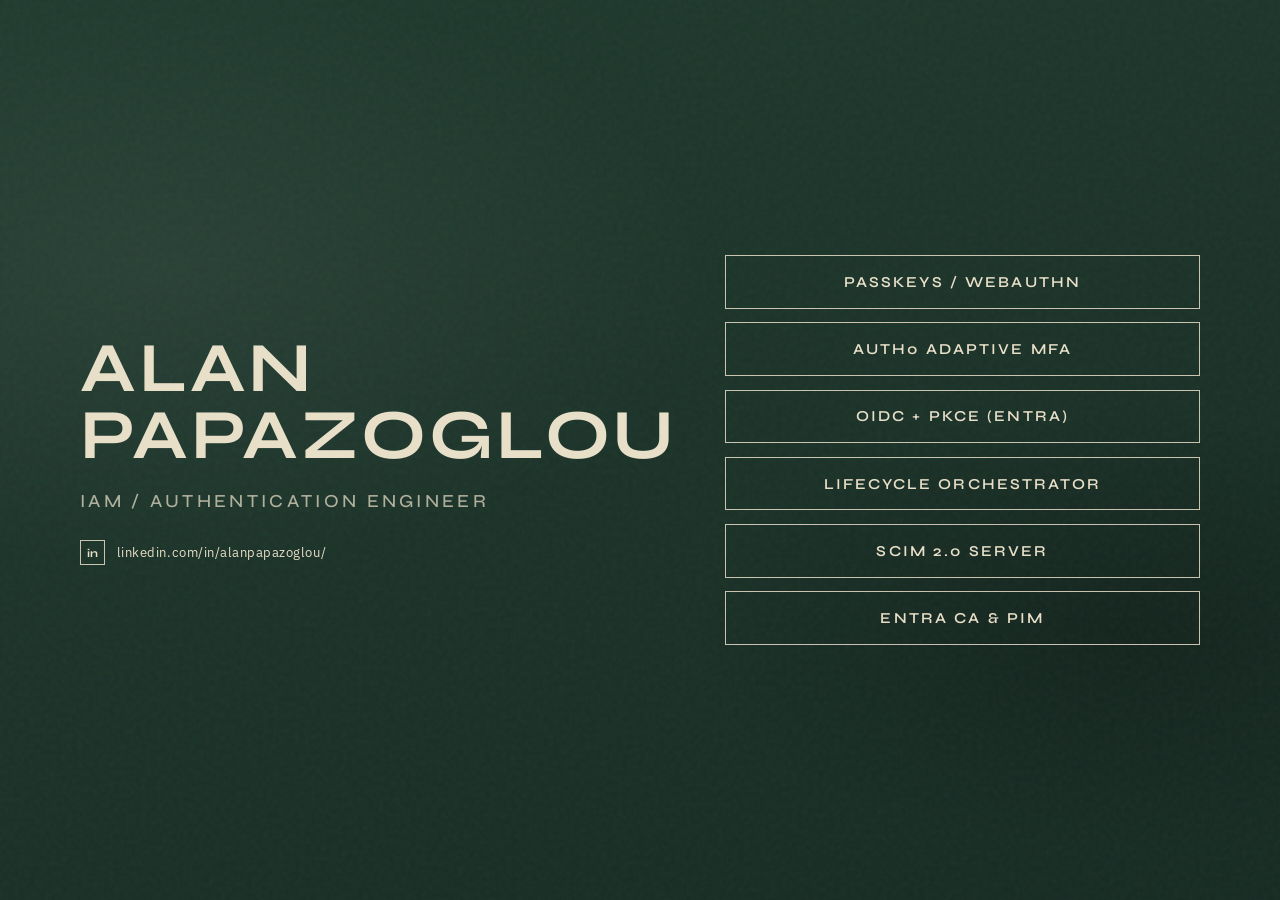
==== 00-hub/index.html @ 9af3efe8 "Readme polish, portfolio hub page" ====
<!DOCTYPE html>
<html lang="en">
  <head>
    <meta charset="utf-8" />
    <meta name="viewport" content="width=device-width, initial-scale=1" />
    <title>Alan Papazoglou — IAM Portfolio</title>
    <meta
      name="description"
      content="IAM / authentication engineering portfolio — OIDC, SCIM, Auth0, passkeys, and lifecycle orchestration."
    />
    <link rel="preconnect" href="https://fonts.googleapis.com" />
    <link rel="preconnect" href="https://fonts.gstatic.com" crossorigin />
    <link
      href="https://fonts.googleapis.com/css2?family=Syne:wght@500;600;700&family=IBM+Plex+Sans:wght@400;500&display=swap"
      rel="stylesheet"
    />
    <link rel="stylesheet" href="styles.css" />
  </head>
  <body>
    <div class="atmosphere" aria-hidden="true"></div>

    <main class="shell">
      <section class="identity">
        <h1 class="name">
          <span>Alan</span>
          <span>Papazoglou</span>
        </h1>
        <p class="title">IAM / Authentication Engineer</p>
        <a
          class="linkedin"
          href="https://www.linkedin.com/in/alanpapazoglou/"
          target="_blank"
          rel="noopener noreferrer"
        >
          <span class="linkedin-mark" aria-hidden="true">in</span>
          <span>linkedin.com/in/alanpapazoglou/</span>
        </a>
      </section>

      <nav class="projects" aria-label="Portfolio projects">
        <a class="project-link" href="https://passkeys.alanvpv.dev">
          Passkeys / WebAuthn
        </a>
        <a class="project-link" href="https://auth0.alanvpv.dev">
          Auth0 Adaptive MFA
        </a>
        <a class="project-link" href="https://oidc.alanvpv.dev">
          OIDC + PKCE (Entra)
        </a>
        <a class="project-link" href="https://jml.alanvpv.dev/docs">
          Lifecycle Orchestrator
        </a>
        <a class="project-link" href="https://scim.alanvpv.dev/docs">
          SCIM 2.0 Server
        </a>
        <a
          class="project-link"
          href="https://github.com/AlanVPV301/iam-portfolio/tree/main/02-entra-ca-pim"
          target="_blank"
          rel="noopener noreferrer"
        >
          Entra CA &amp; PIM
        </a>
      </nav>
    </main>
  </body>
</html>
---- 00-hub/styles.css ----
:root {
  --bg: #1f3a2e;
  --bg-deep: #162a22;
  --ink: #e8dfc8;
  --ink-soft: rgba(232, 223, 200, 0.72);
  --line: rgba(232, 223, 200, 0.85);
  --font-display: "Syne", sans-serif;
  --font-body: "IBM Plex Sans", sans-serif;
}

*,
*::before,
*::after {
  box-sizing: border-box;
}

html,
body {
  margin: 0;
  min-height: 100%;
}

body {
  min-height: 100vh;
  color: var(--ink);
  background: var(--bg);
  font-family: var(--font-body);
  -webkit-font-smoothing: antialiased;
  text-rendering: optimizeLegibility;
}

.atmosphere {
  position: fixed;
  inset: 0;
  pointer-events: none;
  background:
    radial-gradient(ellipse 80% 60% at 12% 30%, rgba(255, 255, 255, 0.05), transparent 55%),
    radial-gradient(ellipse 70% 50% at 88% 70%, rgba(0, 0, 0, 0.22), transparent 50%),
    linear-gradient(160deg, var(--bg) 0%, var(--bg-deep) 100%);
  z-index: 0;
}

.atmosphere::after {
  content: "";
  position: absolute;
  inset: 0;
  opacity: 0.045;
  background-image: url("data:image/svg+xml,%3Csvg viewBox='0 0 200 200' xmlns='http://www.w3.org/2000/svg'%3E%3Cfilter id='n'%3E%3CfeTurbulence type='fractalNoise' baseFrequency='0.85' numOctaves='3' stitchTiles='stitch'/%3E%3C/filter%3E%3Crect width='100%25' height='100%25' filter='url(%23n)'/%3E%3C/svg%3E");
}

.shell {
  position: relative;
  z-index: 1;
  min-height: 100vh;
  width: min(1120px, calc(100% - 4rem));
  margin: 0 auto;
  display: grid;
  grid-template-columns: minmax(0, 1.1fr) minmax(0, 0.9fr);
  align-items: center;
  gap: 4rem;
  padding: 3.5rem 0;
}

.identity {
  animation: rise 700ms ease-out both;
}

.name {
  margin: 0;
  font-family: var(--font-display);
  font-weight: 700;
  font-size: clamp(2.6rem, 5.5vw, 4.4rem);
  line-height: 0.95;
  letter-spacing: 0.04em;
  text-transform: uppercase;
}

.name span {
  display: block;
}

.title {
  margin: 1.35rem 0 0;
  font-family: var(--font-display);
  font-weight: 500;
  font-size: clamp(0.95rem, 1.6vw, 1.15rem);
  letter-spacing: 0.18em;
  text-transform: uppercase;
  color: var(--ink-soft);
}

.linkedin {
  display: inline-flex;
  align-items: center;
  gap: 0.75rem;
  margin-top: 1.75rem;
  color: var(--ink);
  text-decoration: none;
  font-size: 0.82rem;
  letter-spacing: 0.04em;
  text-transform: lowercase;
  transition: color 180ms ease, transform 180ms ease;
}

.linkedin:hover,
.linkedin:focus-visible {
  color: #fff8e8;
  transform: translateX(2px);
}

.linkedin-mark {
  display: inline-grid;
  place-items: center;
  width: 1.55rem;
  height: 1.55rem;
  border: 1px solid var(--line);
  font-family: var(--font-display);
  font-size: 0.72rem;
  font-weight: 700;
  letter-spacing: 0;
  text-transform: lowercase;
}

.projects {
  display: flex;
  flex-direction: column;
  gap: 0.85rem;
  animation: rise 700ms ease-out 120ms both;
}

.project-link {
  display: grid;
  place-items: center;
  min-height: 3.35rem;
  padding: 0.85rem 1.25rem;
  border: 1px solid var(--line);
  color: var(--ink);
  text-decoration: none;
  text-align: center;
  font-family: var(--font-display);
  font-size: clamp(0.78rem, 1.3vw, 0.95rem);
  font-weight: 600;
  letter-spacing: 0.14em;
  text-transform: uppercase;
  background: transparent;
  transition:
    background-color 180ms ease,
    color 180ms ease,
    border-color 180ms ease,
    transform 180ms ease;
}

.project-link:hover,
.project-link:focus-visible {
  background: rgba(232, 223, 200, 0.1);
  border-color: #fff8e8;
  color: #fff8e8;
  transform: translateY(-1px);
}

.project-link:focus-visible,
.linkedin:focus-visible {
  outline: 2px solid var(--ink);
  outline-offset: 3px;
}

@keyframes rise {
  from {
    opacity: 0;
    transform: translateY(12px);
  }
  to {
    opacity: 1;
    transform: translateY(0);
  }
}

@media (max-width: 820px) {
  .shell {
    width: min(100% - 2.5rem, 560px);
    grid-template-columns: 1fr;
    align-content: center;
    gap: 2.75rem;
    padding: 3rem 0;
  }

  .identity {
    text-align: left;
  }

  .name {
    font-size: clamp(2.4rem, 11vw, 3.4rem);
  }
}

@media (prefers-reduced-motion: reduce) {
  .identity,
  .projects,
  .project-link,
  .linkedin {
    animation: none;
    transition: none;
  }
}
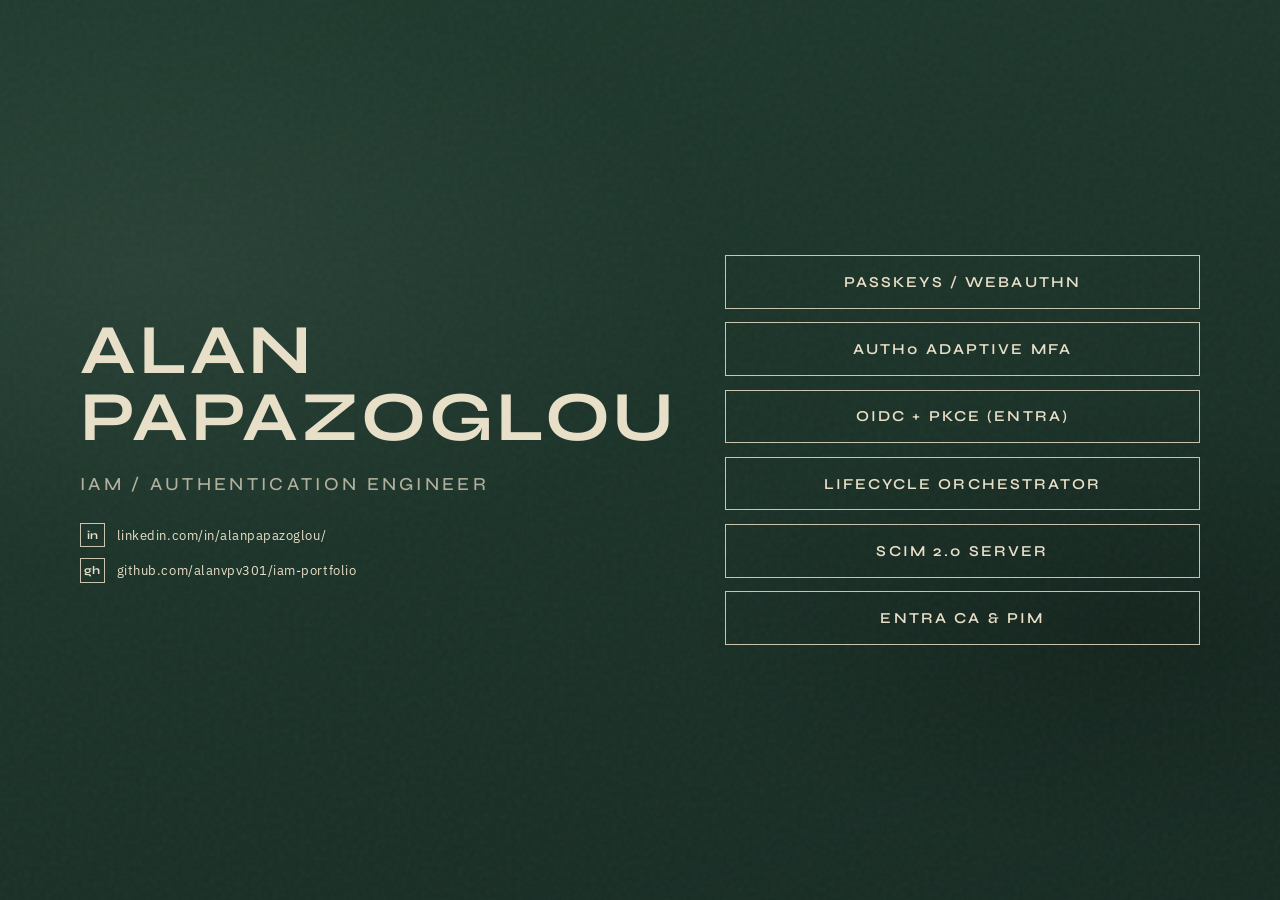
==== commit 8e1cc7b2: "Add GH link to hub" ====
--- a/00-hub/index.html
+++ b/00-hub/index.html
@@ -26,15 +26,26 @@
           <span>Papazoglou</span>
         </h1>
         <p class="title">IAM / Authentication Engineer</p>
-        <a
-          class="linkedin"
-          href="https://www.linkedin.com/in/alanpapazoglou/"
-          target="_blank"
-          rel="noopener noreferrer"
-        >
-          <span class="linkedin-mark" aria-hidden="true">in</span>
-          <span>linkedin.com/in/alanpapazoglou/</span>
-        </a>
+        <div class="profile-links">
+          <a
+            class="profile-link"
+            href="https://www.linkedin.com/in/alanpapazoglou/"
+            target="_blank"
+            rel="noopener noreferrer"
+          >
+            <span class="profile-mark" aria-hidden="true">in</span>
+            <span>linkedin.com/in/alanpapazoglou/</span>
+          </a>
+          <a
+            class="profile-link"
+            href="https://github.com/AlanVPV301/iam-portfolio"
+            target="_blank"
+            rel="noopener noreferrer"
+          >
+            <span class="profile-mark" aria-hidden="true">gh</span>
+            <span>github.com/AlanVPV301/iam-portfolio</span>
+          </a>
+        </div>
       </section>
 
       <nav class="projects" aria-label="Portfolio projects">
--- a/00-hub/styles.css
+++ b/00-hub/styles.css
@@ -89,11 +89,18 @@
   color: var(--ink-soft);
 }
 
-.linkedin {
+.profile-links {
+  display: flex;
+  flex-direction: column;
+  align-items: flex-start;
+  gap: 0.65rem;
+  margin-top: 1.75rem;
+}
+
+.profile-link {
   display: inline-flex;
   align-items: center;
   gap: 0.75rem;
-  margin-top: 1.75rem;
   color: var(--ink);
   text-decoration: none;
   font-size: 0.82rem;
@@ -102,15 +109,16 @@
   transition: color 180ms ease, transform 180ms ease;
 }
 
-.linkedin:hover,
-.linkedin:focus-visible {
+.profile-link:hover,
+.profile-link:focus-visible {
   color: #fff8e8;
   transform: translateX(2px);
 }
 
-.linkedin-mark {
+.profile-mark {
   display: inline-grid;
   place-items: center;
+  flex: 0 0 auto;
   width: 1.55rem;
   height: 1.55rem;
   border: 1px solid var(--line);
@@ -159,7 +167,7 @@
 }
 
 .project-link:focus-visible,
-.linkedin:focus-visible {
+.profile-link:focus-visible {
   outline: 2px solid var(--ink);
   outline-offset: 3px;
 }
@@ -197,7 +205,7 @@
   .identity,
   .projects,
   .project-link,
-  .linkedin {
+  .profile-link {
     animation: none;
     transition: none;
   }
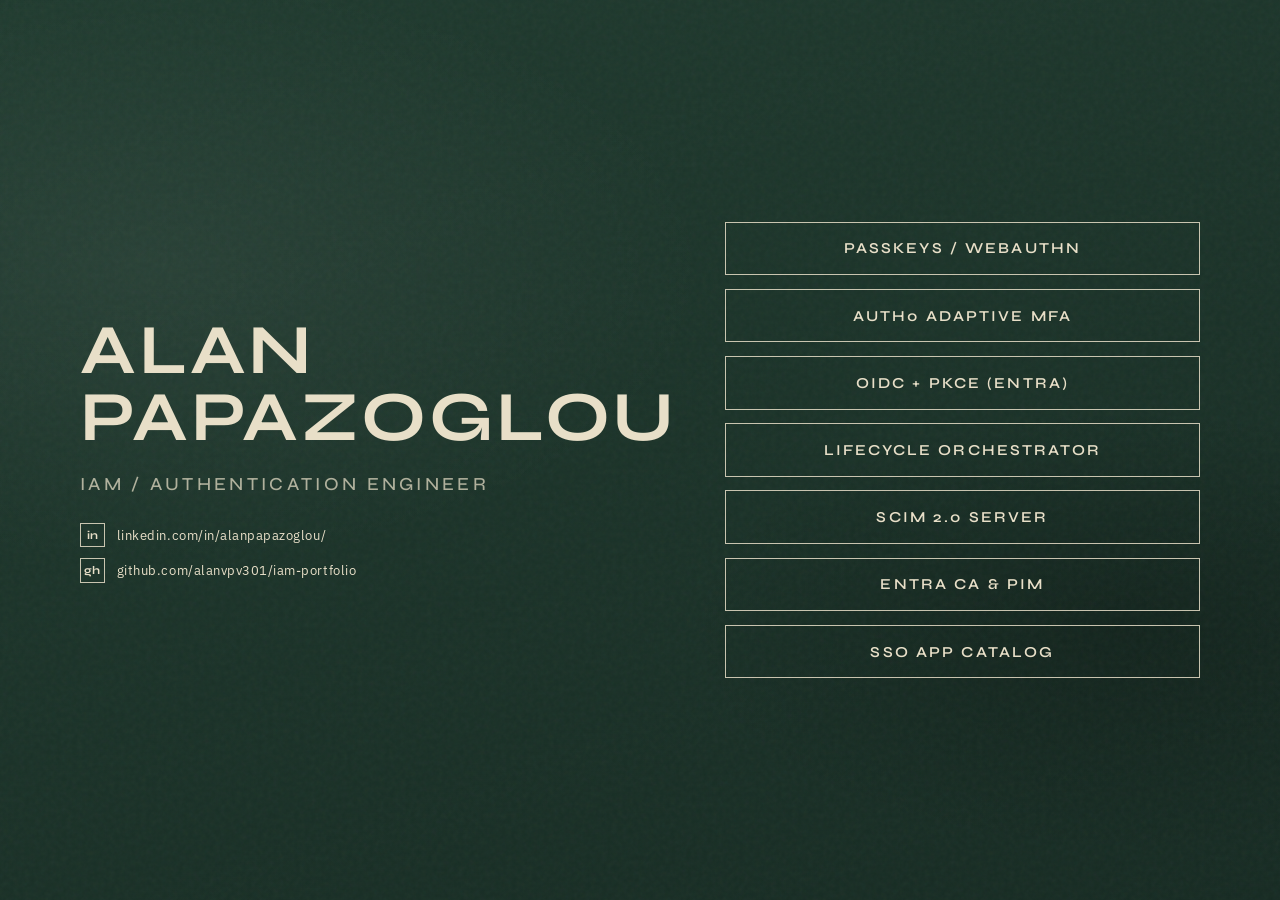
==== commit c632bb49: "HTML Page for CF Zero Trust SAML, SSO/SAML App section and page for hub" ====
--- a/00-hub/index.html
+++ b/00-hub/index.html
@@ -72,6 +72,9 @@
         >
           Entra CA &amp; PIM
         </a>
+        <a class="project-link" href="sso/">
+          SSO App Catalog
+        </a>
       </nav>
     </main>
   </body>
--- a/00-hub/styles.css
+++ b/00-hub/styles.css
@@ -183,6 +183,141 @@
   }
 }
 
+/* —— SSO catalog page —— */
+.shell.sso-page {
+  grid-template-columns: 1fr;
+  align-content: start;
+  gap: 2rem;
+  padding: 3rem 0 4rem;
+  max-width: 720px;
+  width: min(720px, calc(100% - 4rem));
+  animation: rise 700ms ease-out both;
+}
+
+.back-link {
+  color: var(--ink-soft);
+  text-decoration: none;
+  font-size: 0.82rem;
+  letter-spacing: 0.06em;
+  text-transform: uppercase;
+  font-family: var(--font-display);
+  font-weight: 500;
+  transition: color 180ms ease;
+  width: fit-content;
+}
+
+.back-link:hover,
+.back-link:focus-visible {
+  color: #fff8e8;
+}
+
+.sso-header {
+  margin: 0;
+}
+
+.sso-title {
+  margin: 0;
+  font-family: var(--font-display);
+  font-weight: 700;
+  font-size: clamp(1.75rem, 4vw, 2.4rem);
+  letter-spacing: 0.08em;
+  text-transform: uppercase;
+  line-height: 1.1;
+}
+
+.sso-lead {
+  margin: 0.85rem 0 0;
+  color: var(--ink-soft);
+  font-size: 0.95rem;
+  max-width: 36rem;
+  line-height: 1.45;
+}
+
+.table-wrap {
+  overflow-x: auto;
+  -webkit-overflow-scrolling: touch;
+  border: 1px solid var(--line);
+}
+
+.sso-table {
+  width: 100%;
+  border-collapse: collapse;
+  font-size: 0.88rem;
+  min-width: 28rem;
+}
+
+.sso-table th,
+.sso-table td {
+  padding: 0.75rem 1rem;
+  text-align: left;
+  border-bottom: 1px solid rgba(232, 223, 200, 0.25);
+  vertical-align: top;
+}
+
+.sso-table tr:last-child td {
+  border-bottom: none;
+}
+
+.sso-table th {
+  font-family: var(--font-display);
+  font-weight: 600;
+  font-size: 0.72rem;
+  letter-spacing: 0.12em;
+  text-transform: uppercase;
+  color: var(--ink-soft);
+  border-bottom-color: var(--line);
+}
+
+.sso-table a {
+  color: var(--ink);
+  text-decoration: underline;
+  text-underline-offset: 2px;
+}
+
+.sso-table a:hover {
+  color: #fff8e8;
+}
+
+.sso-muted {
+  color: var(--ink-soft);
+  font-size: 0.85em;
+}
+
+.sso-arch {
+  margin: 0;
+}
+
+.sso-section-title {
+  margin: 0 0 0.65rem;
+  font-family: var(--font-display);
+  font-weight: 600;
+  font-size: 0.78rem;
+  letter-spacing: 0.14em;
+  text-transform: uppercase;
+  color: var(--ink-soft);
+}
+
+.sso-note {
+  margin: 0 0 1rem;
+  font-size: 0.88rem;
+  color: var(--ink-soft);
+  line-height: 1.45;
+  max-width: 36rem;
+}
+
+.sso-diagram {
+  margin: 0;
+  padding: 1rem 1.15rem;
+  border: 1px solid var(--line);
+  background: transparent;
+  color: var(--ink);
+  font-family: ui-monospace, "Cascadia Code", "SF Mono", Menlo, monospace;
+  font-size: 0.78rem;
+  line-height: 1.55;
+  overflow-x: auto;
+  white-space: pre;
+}
+
 @media (max-width: 820px) {
   .shell {
     width: min(100% - 2.5rem, 560px);
@@ -192,6 +327,12 @@
     padding: 3rem 0;
   }
 
+  .shell.sso-page {
+    width: min(100% - 2.5rem, 560px);
+    align-content: start;
+    gap: 1.75rem;
+  }
+
   .identity {
     text-align: left;
   }
@@ -205,7 +346,8 @@
   .identity,
   .projects,
   .project-link,
-  .profile-link {
+  .profile-link,
+  .shell.sso-page {
     animation: none;
     transition: none;
   }
